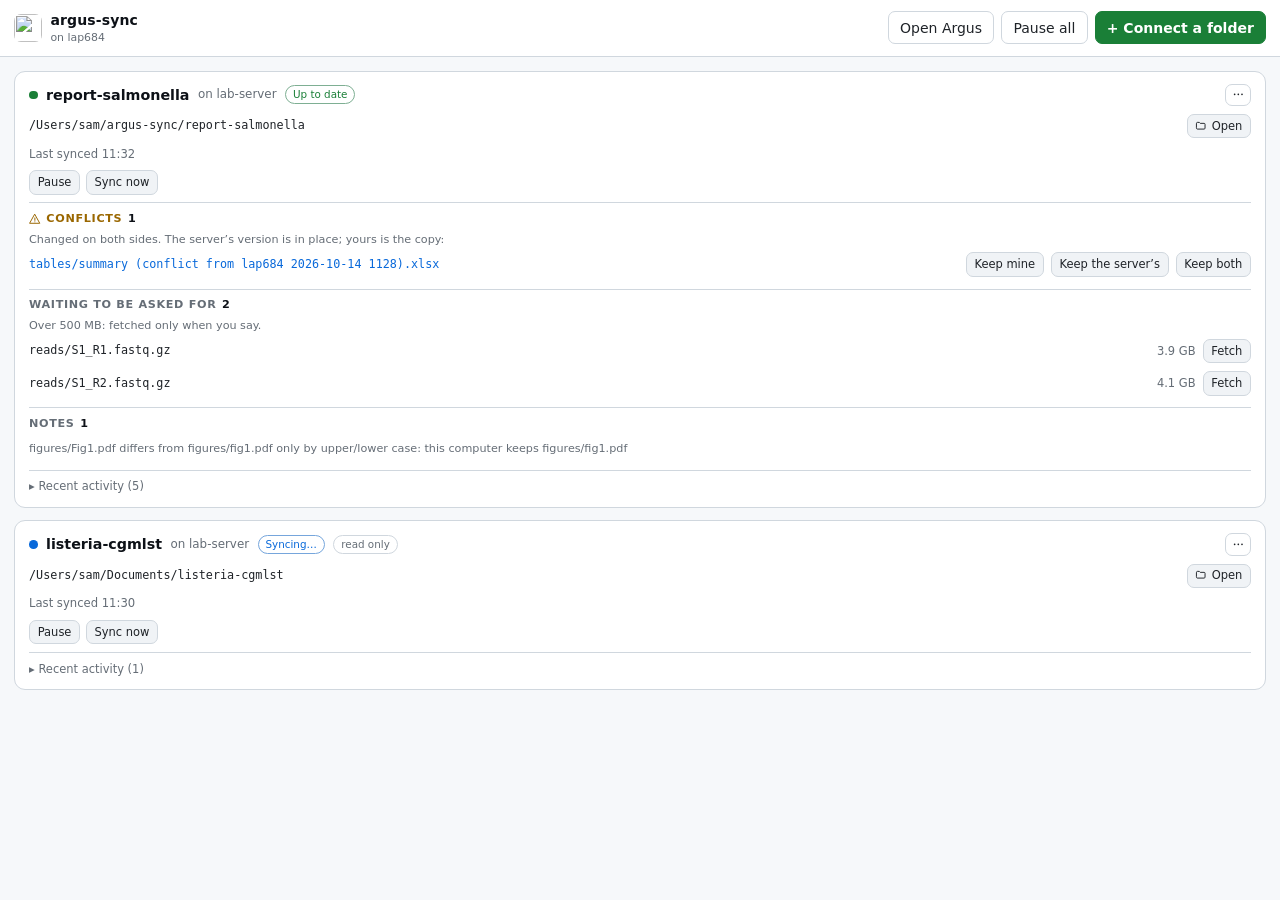
==== app/ui/index.html @ 71ab885e "argus-sync 0.1.3: Argus in a window of its own, agents' bells as system notifications, updates insta" ====
<!doctype html>
<html lang="en">
<head>
<meta charset="utf-8">
<meta name="viewport" content="width=device-width, initial-scale=1">
<title>argus-sync</title>
<link rel="icon" href="logo.png">
<link rel="stylesheet" href="style.css">
</head>
<body>
<header class="bar">
  <div class="brand">
    <img src="logo.png" alt="" width="28" height="28">
    <div>
      <div class="title">argus-sync</div>
      <div class="sub" id="computer"></div>
    </div>
  </div>
  <div class="baracts">
    <button id="argus" class="ghost" type="button"></button>
    <button id="pauseall" class="ghost" type="button"></button>
    <button id="add" class="primary" type="button"></button>
  </div>
</header>
<main id="main"></main>
<div id="sheet" class="veil" hidden></div>
<div id="toast" class="toast" hidden></div>
<script type="module" src="app.js"></script>
</body>
</html>
---- app/ui/style.css ----
:root {
  --bg: #0d1117; --panel: #161b22; --raise: #1c2330; --line: #30363d; --text: #c9d1d9; --dim: #8b949e;
  --bright: #f0f6fc; --accent: #3fb950; --on-accent: #0d1117; --warn: #d29922; --bad: #f85149; --info: #58a6ff;
  color-scheme: dark;
  font: 14px/1.45 -apple-system, BlinkMacSystemFont, "Segoe UI", system-ui, Ubuntu, Cantarell, sans-serif;
}
@media (prefers-color-scheme: light) {
  :root {
    --bg: #f6f8fa; --panel: #ffffff; --raise: #f0f3f6; --line: #d0d7de; --text: #1f2328; --dim: #656d76;
    --bright: #0d1117; --accent: #1a7f37; --on-accent: #ffffff; --warn: #9a6700; --bad: #cf222e; --info: #0969da;
    color-scheme: light;
  }
}
* { box-sizing: border-box; }
[hidden] { display: none !important; }
html, body { margin: 0; height: 100%; }
body { background: var(--bg); color: var(--text); display: flex; flex-direction: column; -webkit-user-select: none; user-select: none; }
button { font: inherit; cursor: pointer; border-radius: 7px; border: 1px solid var(--line); background: var(--raise); color: var(--text); padding: .38rem .8rem; }
button:hover { border-color: var(--dim); color: var(--bright); }
button:focus-visible, input:focus-visible { outline: 2px solid var(--info); outline-offset: 1px; }
button.primary { background: var(--accent); border-color: var(--accent); color: var(--on-accent); font-weight: 600; }
button.primary:hover { filter: brightness(1.08); color: var(--on-accent); }
button.ghost { background: transparent; }
button.small { padding: .2rem .55rem; font-size: .82rem; }
button.danger { color: var(--bad); }
button:disabled { opacity: .5; cursor: default; }
input[type=text], input[type=number] {
  font: inherit; width: 100%; padding: .45rem .6rem; border-radius: 7px; border: 1px solid var(--line);
  background: var(--bg); color: var(--text); -webkit-user-select: text; user-select: text;
}
.mono { font-family: ui-monospace, SFMono-Regular, Menlo, Consolas, monospace; font-size: .84rem; }

.bar { display: flex; align-items: center; justify-content: space-between; gap: 1rem; padding: .7rem 1rem;
  border-bottom: 1px solid var(--line); background: var(--panel); flex-wrap: wrap; }
.brand { display: flex; align-items: center; gap: .6rem; }
.brand img { border-radius: 7px; }
.title { font-weight: 700; color: var(--bright); letter-spacing: .01em; }
.sub { font-size: .78rem; color: var(--dim); }
.baracts { display: flex; gap: .5rem; }

main { flex: 1; overflow: auto; padding: 1rem; display: grid; gap: .9rem; align-content: start; }

.empty { max-width: 34rem; margin: 2.5rem auto; text-align: center; }
.empty h1 { font-size: 1.25rem; color: var(--bright); margin: 0 0 .4rem; }
.empty p { color: var(--dim); margin: .3rem 0; }
.empty ol { text-align: left; color: var(--text); margin: 1.2rem auto; padding-left: 1.3rem; max-width: 28rem; }
.empty ol li { margin: .45rem 0; }
.pasterow { display: flex; gap: .5rem; margin-top: 1rem; }

.card { background: var(--panel); border: 1px solid var(--line); border-radius: 11px; padding: .85rem 1rem; display: grid; gap: .55rem; }
.cardhead { display: flex; align-items: center; gap: .6rem; flex-wrap: wrap; }
.dot { width: .62rem; height: .62rem; border-radius: 50%; background: var(--dim); flex: none; }
.dot.idle { background: var(--accent); }
.dot.syncing { background: var(--info); animation: pulse 1.1s ease-in-out infinite; }
.dot.offline, .dot.refused { background: var(--bad); }
.dot.paused { background: var(--warn); }
@keyframes pulse { 50% { opacity: .35; } }
@media (prefers-reduced-motion: reduce) { .dot.syncing { animation: none; } }
.name { font-weight: 650; color: var(--bright); font-size: 1.02rem; }
.server { color: var(--dim); font-size: .85rem; }
.chip { font-size: .74rem; padding: .08rem .5rem; border-radius: 999px; border: 1px solid var(--line); color: var(--dim); white-space: nowrap; }
.chip.ok { color: var(--accent); border-color: color-mix(in srgb, var(--accent) 45%, var(--line)); }
.chip.busy { color: var(--info); border-color: color-mix(in srgb, var(--info) 45%, var(--line)); }
.chip.bad { color: var(--bad); border-color: color-mix(in srgb, var(--bad) 45%, var(--line)); }
.chip.warn { color: var(--warn); border-color: color-mix(in srgb, var(--warn) 45%, var(--line)); }
.spacer { flex: 1; }
.where { display: flex; align-items: center; gap: .5rem; min-width: 0; }
.where .path { flex: 1; min-width: 0; overflow: hidden; text-overflow: ellipsis; white-space: nowrap; direction: rtl; text-align: left; color: var(--text); }
.where .path bdi { direction: ltr; }
.line { color: var(--dim); font-size: .83rem; }
.line.bad { color: var(--bad); }
.acts { display: flex; gap: .4rem; flex-wrap: wrap; }

.sect { border-top: 1px solid var(--line); padding-top: .55rem; }
.sect h3 { margin: 0 0 .35rem; font-size: .8rem; text-transform: uppercase; letter-spacing: .06em; color: var(--dim); display: flex; gap: .4rem; align-items: center; }
.sect h3 .n { color: var(--bright); }
.sect.alert h3 { color: var(--warn); }
.item { display: flex; align-items: center; gap: .5rem; padding: .3rem 0; flex-wrap: wrap; }
.item .what { flex: 1; min-width: 12rem; overflow-wrap: anywhere; }
.item .size { color: var(--dim); font-size: .82rem; font-variant-numeric: tabular-nums; }
.act { display: grid; grid-template-columns: 1.2rem 1fr auto; gap: .5rem; align-items: baseline; font-size: .84rem; padding: .12rem 0; }
.act .k { text-align: center; color: var(--dim); }
.act .k.down { color: var(--info); } .act .k.up { color: var(--accent); } .act .k.conflict { color: var(--warn); }
.act .p { overflow: hidden; text-overflow: ellipsis; white-space: nowrap; }
.act .t { color: var(--dim); font-variant-numeric: tabular-nums; font-size: .78rem; }
details > summary { cursor: pointer; color: var(--dim); font-size: .82rem; list-style: none; }
details > summary::before { content: "▸ "; }
details[open] > summary::before { content: "▾ "; }

.veil { position: fixed; inset: 0; background: rgb(1 4 9 / .55); display: grid; place-items: center; padding: 1rem; z-index: 10; }
.box { width: min(32rem, 100%); background: var(--panel); border: 1px solid var(--line); border-radius: 12px; padding: 1.1rem 1.2rem; display: grid; gap: .8rem;
  box-shadow: 0 12px 40px rgb(0 0 0 / .35); max-height: 100%; overflow: auto; }
.box h2 { margin: 0; font-size: 1.08rem; color: var(--bright); }
.box label { display: grid; gap: .3rem; font-size: .84rem; color: var(--dim); }
.box .row { display: flex; gap: .5rem; }
.box .row input { flex: 1; }
.box .foot { display: flex; justify-content: flex-end; gap: .5rem; margin-top: .2rem; }
.found { display: flex; gap: .6rem; align-items: center; padding: .6rem .7rem; border-radius: 9px; background: var(--raise); border: 1px solid var(--line); }
.found b { color: var(--bright); }
.err { color: var(--bad); font-size: .84rem; margin: 0; }
.hint { color: var(--dim); font-size: .8rem; margin: 0; }

.menu { position: fixed; z-index: 20; min-width: 13rem; background: var(--panel); border: 1px solid var(--line); border-radius: 9px; padding: .3rem;
  box-shadow: 0 10px 30px rgb(0 0 0 / .35); display: grid; }
.menu button { border: 0; background: none; text-align: left; padding: .45rem .6rem; border-radius: 6px; }
.menu button:hover { background: var(--raise); }

.toast { position: fixed; bottom: 1rem; left: 50%; transform: translateX(-50%); background: var(--bright); color: var(--bg); padding: .5rem .9rem;
  border-radius: 8px; font-size: .86rem; z-index: 30; max-width: calc(100% - 2rem); }

.ico { width: 1em; height: 1em; fill: none; stroke: currentColor; stroke-width: 2; stroke-linecap: round; stroke-linejoin: round; vertical-align: -.14em; flex: none; }
button .ico { margin-right: .35rem; }
button.iconbtn .ico { margin: 0; width: 1.1em; height: 1.1em; }
button.iconbtn { padding: .25rem .4rem; line-height: 1; }
.ico.more { stroke-width: 3.2; }
.sect h3 .ico { width: 1.05em; height: 1.05em; }
a.link { color: var(--info); text-decoration: none; }
a.link:hover { text-decoration: underline; }

/* This computer, connected to Argus: what it lends, one switch each (off until turned on). */
.card.machine { border-color: color-mix(in srgb, var(--info) 35%, var(--line)); }
.card.machine .cardhead > .ico { width: 18px; height: 18px; color: var(--dim); }
.switches { display: grid; gap: .1rem; }
.switch { display: grid; grid-template-columns: auto 18px minmax(0, 1fr); align-items: center; gap: .6rem; padding: .45rem .2rem; cursor: pointer; border-radius: 8px; position: relative; }
.switch:hover { background: var(--raise); }
.switch input { position: absolute; opacity: 0; width: 1px; height: 1px; }
.switch .knob { width: 34px; height: 20px; border-radius: 999px; background: var(--line); position: relative; transition: background .15s; }
.switch .knob::after { content: ""; position: absolute; top: 3px; left: 3px; width: 14px; height: 14px; border-radius: 50%; background: var(--bright); transition: transform .15s; }
.switch input:checked + .knob { background: var(--accent); }
.switch input:checked + .knob::after { transform: translateX(14px); background: var(--on-accent); }
.switch input:focus-visible + .knob { outline: 2px solid var(--info); outline-offset: 2px; }
.switch > .ico { width: 18px; height: 18px; color: var(--dim); }
.switch input:checked ~ .ico { color: var(--accent); }
.switch .sw { display: grid; min-width: 0; }
.switch .sw b { color: var(--bright); font-weight: 600; }
.switch .sw .hint { font-size: .8rem; }
@media (prefers-reduced-motion: reduce) { .switch .knob, .switch .knob::after { transition: none; } }

/* A newer version, ready: one line over everything, one press. */
.updatebar { display: flex; align-items: center; justify-content: space-between; flex-wrap: wrap; gap: .5rem 1rem;
  padding: .7rem 1rem; border-radius: 11px; border: 1px solid color-mix(in srgb, var(--accent) 45%, var(--line));
  background: color-mix(in srgb, var(--accent) 10%, var(--panel)); }
.updatebar b { color: var(--bright); }
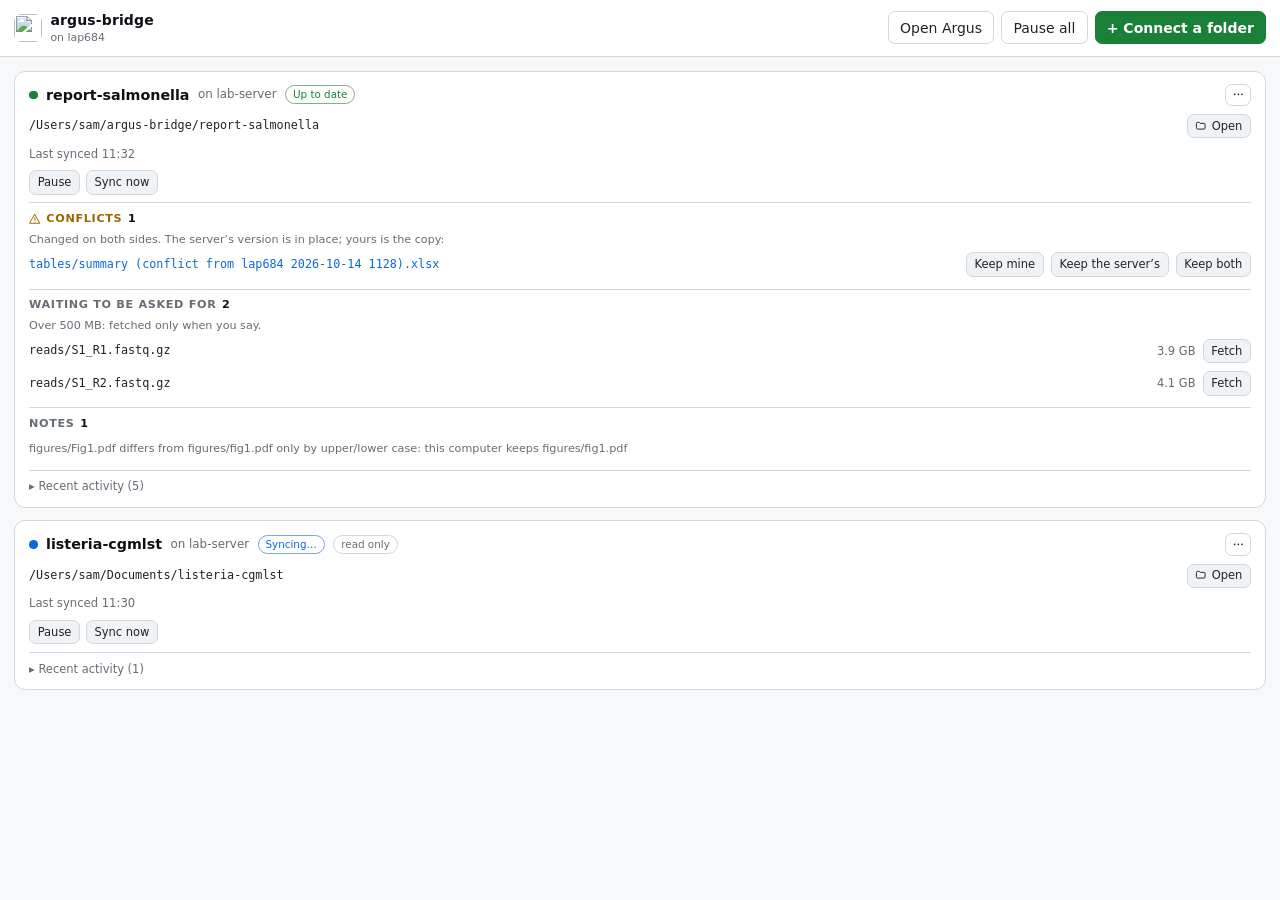
==== commit a03079ff: "argus-bridge 0.1.5: argus-sync is argus-bridge — the same app, a name for what it has become Updates" ====
--- a/app/ui/index.html
+++ b/app/ui/index.html
@@ -3,7 +3,7 @@
 <head>
 <meta charset="utf-8">
 <meta name="viewport" content="width=device-width, initial-scale=1">
-<title>argus-sync</title>
+<title>argus-bridge</title>
 <link rel="icon" href="logo.png">
 <link rel="stylesheet" href="style.css">
 </head>
@@ -12,7 +12,7 @@
   <div class="brand">
     <img src="logo.png" alt="" width="28" height="28">
     <div>
-      <div class="title">argus-sync</div>
+      <div class="title">argus-bridge</div>
       <div class="sub" id="computer"></div>
     </div>
   </div>
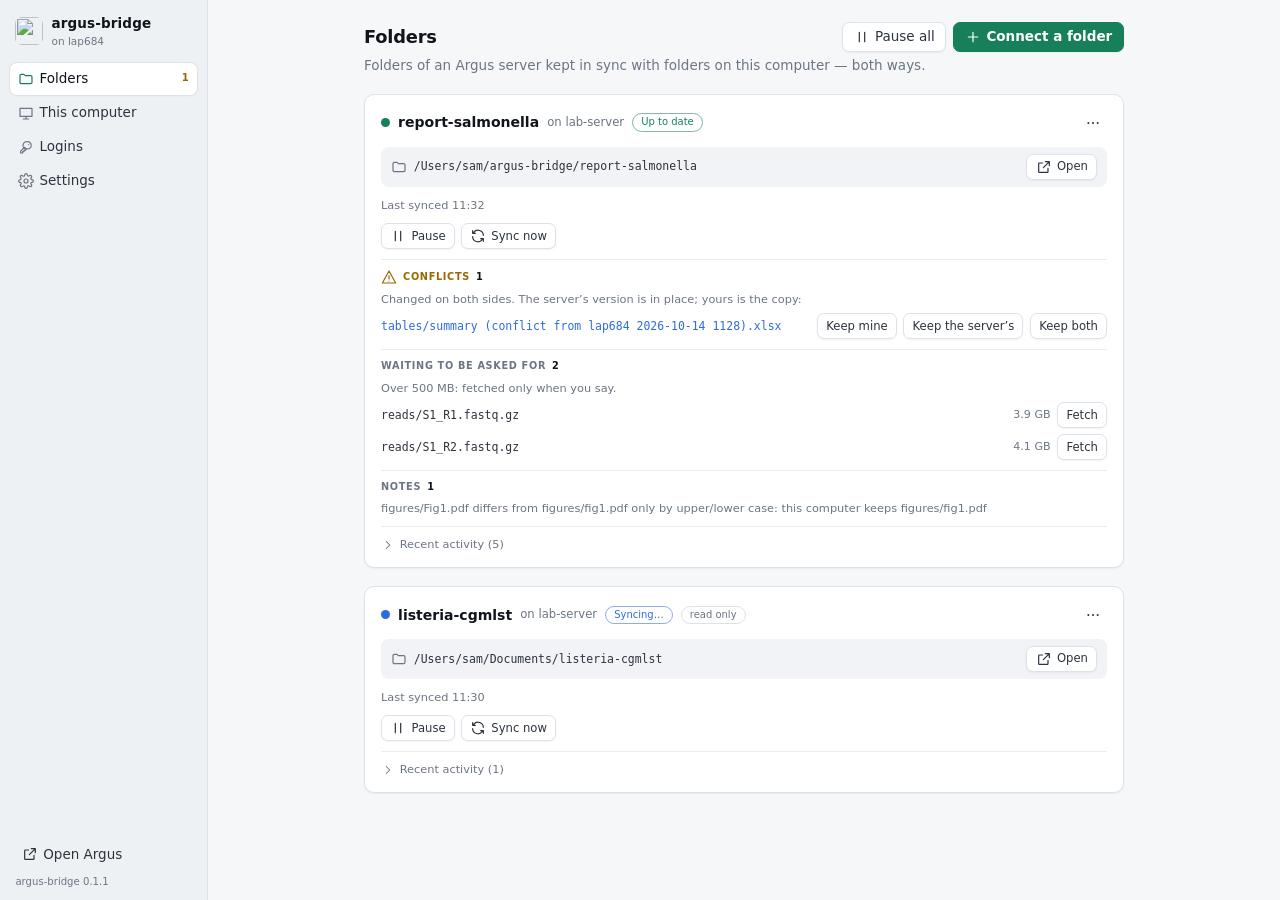
==== commit f92725bb: "0.1.16: the window redesigned — four pages, settings in grouped panels, Argus's colours It was one l" ====
--- a/app/ui/index.html
+++ b/app/ui/index.html
@@ -8,7 +8,7 @@
 <link rel="stylesheet" href="style.css">
 </head>
 <body>
-<header class="bar">
+<aside class="side">
   <div class="brand">
     <img src="logo.png" alt="" width="28" height="28">
     <div>
@@ -16,12 +16,12 @@
       <div class="sub" id="computer"></div>
     </div>
   </div>
-  <div class="baracts">
+  <nav class="nav" id="nav" aria-label="Pages"></nav>
+  <div class="sidefoot">
     <button id="argus" class="ghost" type="button"></button>
-    <button id="pauseall" class="ghost" type="button"></button>
-    <button id="add" class="primary" type="button"></button>
+    <div class="version" id="version"></div>
   </div>
-</header>
+</aside>
 <main id="main"></main>
 <div id="sheet" class="veil" hidden></div>
 <div id="toast" class="toast" hidden></div>
--- a/app/ui/style.css
+++ b/app/ui/style.css
@@ -1,143 +1,239 @@
+/* argus-bridge's window: Argus's own colours, so the two read as one family; a sidebar of four pages;
+ * settings in grouped panels, each row a label on the left and its control on the right. */
 :root {
-  --bg: #0d1117; --panel: #161b22; --raise: #1c2330; --line: #30363d; --text: #c9d1d9; --dim: #8b949e;
-  --bright: #f0f6fc; --accent: #3fb950; --on-accent: #0d1117; --warn: #d29922; --bad: #f85149; --info: #58a6ff;
-  color-scheme: dark;
-  font: 14px/1.45 -apple-system, BlinkMacSystemFont, "Segoe UI", system-ui, Ubuntu, Cantarell, sans-serif;
-}
-@media (prefers-color-scheme: light) {
+  --bg: #f6f7f9; --side: #eef1f4; --panel: #ffffff; --raise: #f1f3f6; --line: #dde2ea; --soft: #e9edf2;
+  --text: #2c333d; --dim: #6c7583; --bright: #10141b;
+  --accent: #17805a; --on-accent: #ffffff; --accent-soft: #e2f3ea;
+  --warn: #9a6700; --warn-soft: #fbf1d9; --bad: #c0362c; --bad-soft: #fbe6e3; --info: #2d6cdf;
+  --radius: 10px; --shadow: 0 1px 2px rgb(16 20 27 / .05);
+  color-scheme: light;
+  font: 13.5px/1.45 -apple-system, BlinkMacSystemFont, "Segoe UI Variable Text", "Segoe UI", system-ui, Ubuntu, Cantarell, sans-serif;
+}
+@media (prefers-color-scheme: dark) {
   :root {
-    --bg: #f6f8fa; --panel: #ffffff; --raise: #f0f3f6; --line: #d0d7de; --text: #1f2328; --dim: #656d76;
-    --bright: #0d1117; --accent: #1a7f37; --on-accent: #ffffff; --warn: #9a6700; --bad: #cf222e; --info: #0969da;
-    color-scheme: light;
+    --bg: #0b0e14; --side: #0e1219; --panel: #121722; --raise: #182030; --line: #232b38; --soft: #1b2230;
+    --text: #c5cad3; --dim: #7c8596; --bright: #e8ebf1;
+    --accent: #8fd6a0; --on-accent: #0b0e14; --accent-soft: #15281e;
+    --warn: #e2b04a; --warn-soft: #2a2213; --bad: #ef7d73; --bad-soft: #2c1716; --info: #7aa7ff;
+    --shadow: none;
+    color-scheme: dark;
   }
 }
 * { box-sizing: border-box; }
 [hidden] { display: none !important; }
 html, body { margin: 0; height: 100%; }
-body { background: var(--bg); color: var(--text); display: flex; flex-direction: column; -webkit-user-select: none; user-select: none; }
-button { font: inherit; cursor: pointer; border-radius: 7px; border: 1px solid var(--line); background: var(--raise); color: var(--text); padding: .38rem .8rem; }
-button:hover { border-color: var(--dim); color: var(--bright); }
-button:focus-visible, input:focus-visible { outline: 2px solid var(--info); outline-offset: 1px; }
+body { background: var(--bg); color: var(--text); display: grid; grid-template-columns: 208px minmax(0, 1fr); -webkit-user-select: none; user-select: none; }
+
+/* ---------------------------------------------------------------- controls */
+button { font: inherit; cursor: pointer; border-radius: 7px; border: 1px solid var(--line); background: var(--panel); color: var(--text);
+  height: 30px; padding: 0 .8rem; display: inline-flex; align-items: center; gap: .4rem; white-space: nowrap; box-shadow: var(--shadow); }
+button:hover { border-color: color-mix(in srgb, var(--dim) 55%, var(--line)); color: var(--bright); }
+button:focus-visible, input:focus-visible, select:focus-visible, summary:focus-visible { outline: 2px solid var(--info); outline-offset: 1px; }
 button.primary { background: var(--accent); border-color: var(--accent); color: var(--on-accent); font-weight: 600; }
-button.primary:hover { filter: brightness(1.08); color: var(--on-accent); }
-button.ghost { background: transparent; }
-button.small { padding: .2rem .55rem; font-size: .82rem; }
+button.primary:hover { filter: brightness(1.06); color: var(--on-accent); }
+button.ghost { background: transparent; border-color: transparent; box-shadow: none; }
+button.ghost:hover { background: var(--raise); border-color: transparent; }
+button.small { height: 26px; padding: 0 .6rem; font-size: .86rem; }
 button.danger { color: var(--bad); }
+button.danger.solid { background: var(--bad); border-color: var(--bad); color: #fff; }
 button:disabled { opacity: .5; cursor: default; }
-input[type=text], input[type=number] {
-  font: inherit; width: 100%; padding: .45rem .6rem; border-radius: 7px; border: 1px solid var(--line);
-  background: var(--bg); color: var(--text); -webkit-user-select: text; user-select: text;
-}
-.mono { font-family: ui-monospace, SFMono-Regular, Menlo, Consolas, monospace; font-size: .84rem; }
-
-.bar { display: flex; align-items: center; justify-content: space-between; gap: 1rem; padding: .7rem 1rem;
-  border-bottom: 1px solid var(--line); background: var(--panel); flex-wrap: wrap; }
-.brand { display: flex; align-items: center; gap: .6rem; }
+button.iconbtn { width: 28px; height: 28px; padding: 0; justify-content: center; }
+input[type=text], input[type=number], input[type=password], select {
+  font: inherit; height: 30px; padding: 0 .6rem; border-radius: 7px; border: 1px solid var(--line);
+  background: var(--panel); color: var(--bright); -webkit-user-select: text; user-select: text; min-width: 0;
+}
+input[type=text], input[type=password], input[type=number] { width: 100%; }
+input::placeholder { color: color-mix(in srgb, var(--dim) 75%, transparent); }
+.mono { font-family: ui-monospace, SFMono-Regular, Menlo, Consolas, monospace; font-size: .85em; }
+.ico { width: 16px; height: 16px; fill: none; stroke: currentColor; stroke-width: 1.8; stroke-linecap: round; stroke-linejoin: round; flex: none; }
+.ico.more { stroke-width: 3; }
+
+/* A switch: a real checkbox (keyboard, screen readers, the tests) under a drawn knob. */
+.toggle { position: relative; display: inline-flex; flex: none; cursor: pointer; }
+.toggle input { position: absolute; inset: 0; opacity: 0; margin: 0; cursor: pointer; }
+.toggle .knob { width: 34px; height: 20px; border-radius: 999px; background: color-mix(in srgb, var(--dim) 45%, var(--line)); position: relative; transition: background .15s; }
+.toggle .knob::after { content: ""; position: absolute; top: 2px; left: 2px; width: 16px; height: 16px; border-radius: 50%; background: #fff;
+  box-shadow: 0 1px 2px rgb(0 0 0 / .25); transition: transform .15s; }
+.toggle input:checked + .knob { background: var(--accent); }
+.toggle input:checked + .knob::after { transform: translateX(14px); }
+.toggle input:focus-visible + .knob { outline: 2px solid var(--info); outline-offset: 2px; }
+.toggle input:disabled + .knob { opacity: .45; }
+@media (prefers-reduced-motion: reduce) { .toggle .knob, .toggle .knob::after { transition: none; } }
+
+/* ---------------------------------------------------------------- the sidebar */
+.side { background: var(--side); border-right: 1px solid var(--line); display: flex; flex-direction: column; min-height: 0; padding: 14px 10px 10px; gap: 14px; }
+.brand { display: flex; align-items: center; gap: .6rem; padding: 0 .4rem; }
 .brand img { border-radius: 7px; }
 .title { font-weight: 700; color: var(--bright); letter-spacing: .01em; }
 .sub { font-size: .78rem; color: var(--dim); }
-.baracts { display: flex; gap: .5rem; }
-
-main { flex: 1; overflow: auto; padding: 1rem; display: grid; gap: .9rem; align-content: start; }
-
-.empty { max-width: 34rem; margin: 2.5rem auto; text-align: center; }
-.empty h1 { font-size: 1.25rem; color: var(--bright); margin: 0 0 .4rem; }
-.empty p { color: var(--dim); margin: .3rem 0; }
-.empty ol { text-align: left; color: var(--text); margin: 1.2rem auto; padding-left: 1.3rem; max-width: 28rem; }
-.empty ol li { margin: .45rem 0; }
-.pasterow { display: flex; gap: .5rem; margin-top: 1rem; }
-
-.card { background: var(--panel); border: 1px solid var(--line); border-radius: 11px; padding: .85rem 1rem; display: grid; gap: .55rem; }
+.nav { display: grid; gap: 2px; }
+.nav button { height: 32px; border: 0; background: transparent; box-shadow: none; justify-content: flex-start; padding: 0 .6rem; color: var(--text); font-weight: 500; }
+.nav button .ico { color: var(--dim); }
+.nav button:hover { background: color-mix(in srgb, var(--raise) 80%, transparent); color: var(--bright); }
+.nav button.on { background: var(--panel); color: var(--bright); box-shadow: 0 0 0 1px var(--line), var(--shadow); }
+.nav button.on .ico { color: var(--accent); }
+.nav .count { margin-left: auto; font-size: .75rem; color: var(--dim); font-variant-numeric: tabular-nums; }
+.nav .count.warn { color: var(--warn); font-weight: 600; }
+.nav .pip { margin-left: auto; width: 8px; height: 8px; border-radius: 50%; background: var(--dim); }
+.nav .pip.ok { background: var(--accent); } .nav .pip.busy { background: var(--info); } .nav .pip.bad { background: var(--bad); } .nav .pip.warn { background: var(--warn); }
+.sidefoot { margin-top: auto; display: grid; gap: 6px; }
+.sidefoot button { justify-content: flex-start; }
+.sidefoot .version { font-size: .75rem; color: var(--dim); padding: 0 .4rem; }
+
+/* ---------------------------------------------------------------- the page */
+main { overflow: auto; min-height: 0; padding: 22px 26px 40px; }
+.page { max-width: 760px; margin: 0 auto; display: grid; gap: 18px; }
+.pagehead { display: grid; grid-template-columns: minmax(0, 1fr) auto; align-items: center; gap: 4px 1rem; }
+.pagehead h1 { grid-column: 1; margin: 0; font-size: 1.32rem; font-weight: 650; color: var(--bright); letter-spacing: -.01em; display: flex; align-items: center; gap: .55rem; flex-wrap: wrap; }
+.pagehead .acts { grid-column: 2; display: flex; gap: .5rem; flex-wrap: wrap; justify-content: flex-end; }
+.pagehead .lede { grid-column: 1 / -1; margin: 0; color: var(--dim); max-width: 46rem; }
+@media (max-width: 520px) { .pagehead { grid-template-columns: 1fr; } .pagehead .acts { grid-column: 1; justify-content: flex-start; } }
+
+/* A group: a caption, then a panel of rows. */
+.group { display: grid; gap: 6px; }
+.groupcap { font-size: .72rem; font-weight: 600; letter-spacing: .07em; text-transform: uppercase; color: var(--dim); padding: 0 .3rem; display: flex; gap: .5rem; align-items: center; }
+.groupcap .n { color: var(--bright); }
+.panel { background: var(--panel); border: 1px solid var(--line); border-radius: var(--radius); box-shadow: var(--shadow); overflow: hidden; }
+.row { display: flex; align-items: center; gap: .9rem; padding: 11px 14px; min-height: 52px; }
+.row + .row { border-top: 1px solid var(--soft); }
+.row > .ico.lead { color: var(--dim); width: 18px; height: 18px; }
+.row.on > .ico.lead { color: var(--accent); }
+.row .label { flex: 1; min-width: 0; display: grid; gap: 1px; }
+.row .label b { color: var(--bright); font-weight: 600; }
+.row .label .hint { font-size: .84rem; }
+.row .control { display: flex; align-items: center; gap: .5rem; flex: none; }
+.row.stack { flex-direction: column; align-items: stretch; gap: .5rem; }
+.row.stack .control { width: 100%; }
+.row.stack .control input[type=text] { flex: 1; }
+.groupnote { color: var(--dim); font-size: .82rem; padding: 0 .3rem; margin: 0; }
+.hint { color: var(--dim); font-size: .84rem; margin: 0; }
+.err { color: var(--bad); font-size: .86rem; margin: 0; }
+
+.pill { font-size: .74rem; font-weight: 600; padding: 2px 9px; border-radius: 999px; background: var(--raise); color: var(--dim); white-space: nowrap; letter-spacing: .01em; }
+.pill.ok { background: var(--accent-soft); color: var(--accent); }
+.pill.busy { background: color-mix(in srgb, var(--info) 14%, var(--panel)); color: var(--info); }
+.pill.bad { background: var(--bad-soft); color: var(--bad); }
+.pill.warn { background: var(--warn-soft); color: var(--warn); }
+.chip { font-size: .74rem; padding: 1px 8px; border-radius: 999px; border: 1px solid var(--line); color: var(--dim); white-space: nowrap; display: inline-flex; align-items: center; gap: .3rem; }
+.chip.ok { color: var(--accent); border-color: color-mix(in srgb, var(--accent) 45%, var(--line)); }
+.chip.busy { color: var(--info); border-color: color-mix(in srgb, var(--info) 45%, var(--line)); }
+.chip.bad { color: var(--bad); border-color: color-mix(in srgb, var(--bad) 45%, var(--line)); }
+.chip.warn { color: var(--warn); border-color: color-mix(in srgb, var(--warn) 45%, var(--line)); }
+.chip button { height: 18px; width: 18px; padding: 0; border: 0; background: none; box-shadow: none; justify-content: center; color: var(--dim); }
+.chip button:hover { color: var(--bad); background: none; }
+
+/* A callout: something to act on, said once, in the voice of its colour. */
+.callout { display: flex; gap: .8rem; align-items: flex-start; padding: 12px 14px; border-radius: var(--radius); border: 1px solid color-mix(in srgb, var(--warn) 40%, var(--line)); background: var(--warn-soft); }
+.callout > .ico { color: var(--warn); width: 18px; height: 18px; margin-top: 1px; }
+.callout .body { flex: 1; display: grid; gap: .45rem; }
+.callout b { color: var(--bright); }
+.callout .acts { display: flex; gap: .6rem; align-items: center; flex-wrap: wrap; }
+.callout.ok { border-color: color-mix(in srgb, var(--accent) 40%, var(--line)); background: var(--accent-soft); }
+.callout.ok > .ico { color: var(--accent); }
+
+/* ---------------------------------------------------------------- folders */
+.card { background: var(--panel); border: 1px solid var(--line); border-radius: var(--radius); box-shadow: var(--shadow); padding: 14px 16px; display: grid; gap: 10px; }
 .cardhead { display: flex; align-items: center; gap: .6rem; flex-wrap: wrap; }
-.dot { width: .62rem; height: .62rem; border-radius: 50%; background: var(--dim); flex: none; }
+.dot { width: 9px; height: 9px; border-radius: 50%; background: var(--dim); flex: none; }
 .dot.idle { background: var(--accent); }
 .dot.syncing { background: var(--info); animation: pulse 1.1s ease-in-out infinite; }
 .dot.offline, .dot.refused { background: var(--bad); }
 .dot.paused { background: var(--warn); }
 @keyframes pulse { 50% { opacity: .35; } }
 @media (prefers-reduced-motion: reduce) { .dot.syncing { animation: none; } }
-.name { font-weight: 650; color: var(--bright); font-size: 1.02rem; }
-.server { color: var(--dim); font-size: .85rem; }
-.chip { font-size: .74rem; padding: .08rem .5rem; border-radius: 999px; border: 1px solid var(--line); color: var(--dim); white-space: nowrap; }
-.chip.ok { color: var(--accent); border-color: color-mix(in srgb, var(--accent) 45%, var(--line)); }
-.chip.busy { color: var(--info); border-color: color-mix(in srgb, var(--info) 45%, var(--line)); }
-.chip.bad { color: var(--bad); border-color: color-mix(in srgb, var(--bad) 45%, var(--line)); }
-.chip.warn { color: var(--warn); border-color: color-mix(in srgb, var(--warn) 45%, var(--line)); }
+.name { font-weight: 650; color: var(--bright); font-size: 1.04rem; }
+.server { color: var(--dim); font-size: .86rem; }
 .spacer { flex: 1; }
-.where { display: flex; align-items: center; gap: .5rem; min-width: 0; }
+.where { display: flex; align-items: center; gap: .5rem; min-width: 0; padding: 7px 10px; border-radius: 8px; background: var(--raise); }
+.where > .ico { color: var(--dim); }
 .where .path { flex: 1; min-width: 0; overflow: hidden; text-overflow: ellipsis; white-space: nowrap; direction: rtl; text-align: left; color: var(--text); }
 .where .path bdi { direction: ltr; }
-.line { color: var(--dim); font-size: .83rem; }
+.line { color: var(--dim); font-size: .84rem; }
 .line.bad { color: var(--bad); }
-.acts { display: flex; gap: .4rem; flex-wrap: wrap; }
-
-.sect { border-top: 1px solid var(--line); padding-top: .55rem; }
-.sect h3 { margin: 0 0 .35rem; font-size: .8rem; text-transform: uppercase; letter-spacing: .06em; color: var(--dim); display: flex; gap: .4rem; align-items: center; }
+.acts { display: flex; gap: .45rem; flex-wrap: wrap; align-items: center; }
+.sect { border-top: 1px solid var(--soft); padding-top: 9px; display: grid; gap: 6px; }
+.sect h3 { margin: 0; font-size: .72rem; font-weight: 600; text-transform: uppercase; letter-spacing: .07em; color: var(--dim); display: flex; gap: .45rem; align-items: center; }
 .sect h3 .n { color: var(--bright); }
 .sect.alert h3 { color: var(--warn); }
-.item { display: flex; align-items: center; gap: .5rem; padding: .3rem 0; flex-wrap: wrap; }
+.item { display: flex; align-items: center; gap: .5rem; flex-wrap: wrap; }
 .item .what { flex: 1; min-width: 12rem; overflow-wrap: anywhere; }
 .item .size { color: var(--dim); font-size: .82rem; font-variant-numeric: tabular-nums; }
-.act { display: grid; grid-template-columns: 1.2rem 1fr auto; gap: .5rem; align-items: baseline; font-size: .84rem; padding: .12rem 0; }
-.act .k { text-align: center; color: var(--dim); }
+.act { display: grid; grid-template-columns: 18px 1fr auto; gap: .5rem; align-items: center; font-size: .85rem; padding: 3px 0; }
+.act .k { display: grid; place-items: center; color: var(--dim); }
+.act .k .ico { width: 14px; height: 14px; }
 .act .k.down { color: var(--info); } .act .k.up { color: var(--accent); } .act .k.conflict { color: var(--warn); }
 .act .p { overflow: hidden; text-overflow: ellipsis; white-space: nowrap; }
 .act .t { color: var(--dim); font-variant-numeric: tabular-nums; font-size: .78rem; }
-details > summary { cursor: pointer; color: var(--dim); font-size: .82rem; list-style: none; }
-details > summary::before { content: "▸ "; }
-details[open] > summary::before { content: "▾ "; }
-
-.veil { position: fixed; inset: 0; background: rgb(1 4 9 / .55); display: grid; place-items: center; padding: 1rem; z-index: 10; }
-.box { width: min(32rem, 100%); background: var(--panel); border: 1px solid var(--line); border-radius: 12px; padding: 1.1rem 1.2rem; display: grid; gap: .8rem;
-  box-shadow: 0 12px 40px rgb(0 0 0 / .35); max-height: 100%; overflow: auto; }
-.box h2 { margin: 0; font-size: 1.08rem; color: var(--bright); }
-.box label { display: grid; gap: .3rem; font-size: .84rem; color: var(--dim); }
-.box .row { display: flex; gap: .5rem; }
+details > summary { cursor: pointer; color: var(--dim); font-size: .84rem; list-style: none; display: flex; align-items: center; gap: .35rem; }
+details > summary::-webkit-details-marker { display: none; }
+details > summary .ico { width: 14px; height: 14px; transition: transform .15s; }
+details[open] > summary .ico.chev { transform: rotate(90deg); }
+a.link { color: var(--info); text-decoration: none; cursor: pointer; }
+a.link:hover { text-decoration: underline; }
+
+/* No folder yet: what to do, in three steps, with the link box at hand. */
+.empty { display: grid; justify-items: center; text-align: center; gap: 10px; padding: 34px 18px; border: 1px dashed var(--line); border-radius: 14px; background: color-mix(in srgb, var(--panel) 60%, transparent); }
+.empty .mark { width: 46px; height: 46px; border-radius: 12px; display: grid; place-items: center; background: var(--accent-soft); color: var(--accent); }
+.empty .mark .ico { width: 24px; height: 24px; }
+.empty h2 { margin: 2px 0 0; font-size: 1.12rem; color: var(--bright); }
+.empty p { color: var(--dim); margin: 0; max-width: 32rem; }
+.steps { list-style: none; margin: 8px 0 4px; padding: 0; display: grid; gap: 8px; text-align: left; }
+.steps li { display: flex; gap: .65rem; align-items: center; }
+.steps .num { width: 22px; height: 22px; border-radius: 50%; display: grid; place-items: center; font-size: .78rem; font-weight: 700; background: var(--raise); color: var(--bright); flex: none; }
+.steps .ico { width: 14px; height: 14px; color: var(--dim); vertical-align: -2px; }
+.pasterow { display: flex; gap: .5rem; width: min(30rem, 100%); }
+
+/* ---------------------------------------------------------------- logins */
+.login .site { color: var(--bright); font-weight: 600; overflow-wrap: anywhere; }
+.login .acct { color: var(--dim); font-size: .86rem; overflow-wrap: anywhere; }
+.badges { display: flex; gap: .3rem; flex-wrap: wrap; }
+.chips { display: flex; gap: .35rem; flex-wrap: wrap; padding: 12px 14px; }
+.favicon { width: 28px; height: 28px; border-radius: 7px; display: grid; place-items: center; font-weight: 700; font-size: .8rem; color: var(--accent); background: var(--accent-soft); flex: none; text-transform: uppercase; }
+
+/* ---------------------------------------------------------------- the update bar, sheets, menus, toasts */
+.updatebar { display: flex; align-items: center; justify-content: space-between; flex-wrap: wrap; gap: .5rem 1rem;
+  padding: 10px 14px; border-radius: var(--radius); border: 1px solid color-mix(in srgb, var(--accent) 45%, var(--line)); background: var(--accent-soft); }
+.updatebar b { color: var(--bright); }
+
+.veil { position: fixed; inset: 0; background: rgb(6 9 14 / .5); display: grid; place-items: center; padding: 1rem; z-index: 10; }
+.box { width: min(32rem, 100%); background: var(--panel); border: 1px solid var(--line); border-radius: 14px; padding: 18px 20px; display: grid; gap: 12px;
+  box-shadow: 0 18px 50px rgb(0 0 0 / .3); max-height: 100%; overflow: auto; }
+.box h2 { margin: 0; font-size: 1.1rem; color: var(--bright); }
+.box p { margin: 0; color: var(--text); }
+.box label { display: grid; gap: 5px; font-size: .84rem; color: var(--dim); font-weight: 500; }
+.box .row { padding: 0; min-height: 0; border: 0; gap: .5rem; }
 .box .row input { flex: 1; }
-.box .foot { display: flex; justify-content: flex-end; gap: .5rem; margin-top: .2rem; }
-.found { display: flex; gap: .6rem; align-items: center; padding: .6rem .7rem; border-radius: 9px; background: var(--raise); border: 1px solid var(--line); }
+.box .foot { display: flex; justify-content: flex-end; gap: .5rem; margin-top: 4px; }
+.box .switch { display: grid; grid-template-columns: auto 18px minmax(0, 1fr); align-items: center; gap: .7rem; padding: 8px 4px; cursor: pointer; border-radius: 8px; position: relative; }
+.box .switch input { position: absolute; opacity: 0; width: 1px; height: 1px; }
+.box .switch .knob { width: 34px; height: 20px; border-radius: 999px; background: color-mix(in srgb, var(--dim) 45%, var(--line)); position: relative; }
+.box .switch .knob::after { content: ""; position: absolute; top: 2px; left: 2px; width: 16px; height: 16px; border-radius: 50%; background: #fff; transition: transform .15s; }
+.box .switch input:checked + .knob { background: var(--accent); }
+.box .switch input:checked + .knob::after { transform: translateX(14px); }
+.box .switch > .ico { color: var(--dim); }
+.box .switch input:checked ~ .ico { color: var(--accent); }
+.box .switch .sw { display: grid; }
+.box .switch .sw b { color: var(--bright); }
+.found { display: flex; gap: .6rem; align-items: center; padding: 10px 12px; border-radius: 9px; background: var(--raise); border: 1px solid var(--line); }
 .found b { color: var(--bright); }
-.err { color: var(--bad); font-size: .84rem; margin: 0; }
-.hint { color: var(--dim); font-size: .8rem; margin: 0; }
-
-.menu { position: fixed; z-index: 20; min-width: 13rem; background: var(--panel); border: 1px solid var(--line); border-radius: 9px; padding: .3rem;
-  box-shadow: 0 10px 30px rgb(0 0 0 / .35); display: grid; }
-.menu button { border: 0; background: none; text-align: left; padding: .45rem .6rem; border-radius: 6px; }
+
+.menu { position: fixed; z-index: 20; min-width: 14rem; background: var(--panel); border: 1px solid var(--line); border-radius: 10px; padding: 4px;
+  box-shadow: 0 12px 34px rgb(0 0 0 / .28); display: grid; }
+.menu button { border: 0; background: none; box-shadow: none; justify-content: flex-start; height: 32px; border-radius: 6px; }
 .menu button:hover { background: var(--raise); }
 
-.toast { position: fixed; bottom: 1rem; left: 50%; transform: translateX(-50%); background: var(--bright); color: var(--bg); padding: .5rem .9rem;
-  border-radius: 8px; font-size: .86rem; z-index: 30; max-width: calc(100% - 2rem); }
-
-.ico { width: 1em; height: 1em; fill: none; stroke: currentColor; stroke-width: 2; stroke-linecap: round; stroke-linejoin: round; vertical-align: -.14em; flex: none; }
-button .ico { margin-right: .35rem; }
-button.iconbtn .ico { margin: 0; width: 1.1em; height: 1.1em; }
-button.iconbtn { padding: .25rem .4rem; line-height: 1; }
-.ico.more { stroke-width: 3.2; }
-.sect h3 .ico { width: 1.05em; height: 1.05em; }
-a.link { color: var(--info); text-decoration: none; }
-a.link:hover { text-decoration: underline; }
-
-/* This computer, connected to Argus: what it lends, one switch each (off until turned on). */
-.card.machine { border-color: color-mix(in srgb, var(--info) 35%, var(--line)); }
-.card.machine .cardhead > .ico { width: 18px; height: 18px; color: var(--dim); }
-.switches { display: grid; gap: .1rem; }
-.switch { display: grid; grid-template-columns: auto 18px minmax(0, 1fr); align-items: center; gap: .6rem; padding: .45rem .2rem; cursor: pointer; border-radius: 8px; position: relative; }
-.switch:hover { background: var(--raise); }
-.switch input { position: absolute; opacity: 0; width: 1px; height: 1px; }
-.switch .knob { width: 34px; height: 20px; border-radius: 999px; background: var(--line); position: relative; transition: background .15s; }
-.switch .knob::after { content: ""; position: absolute; top: 3px; left: 3px; width: 14px; height: 14px; border-radius: 50%; background: var(--bright); transition: transform .15s; }
-.switch input:checked + .knob { background: var(--accent); }
-.switch input:checked + .knob::after { transform: translateX(14px); background: var(--on-accent); }
-.switch input:focus-visible + .knob { outline: 2px solid var(--info); outline-offset: 2px; }
-.switch > .ico { width: 18px; height: 18px; color: var(--dim); }
-.switch input:checked ~ .ico { color: var(--accent); }
-.switch .sw { display: grid; min-width: 0; }
-.switch .sw b { color: var(--bright); font-weight: 600; }
-.switch .sw .hint { font-size: .8rem; }
-@media (prefers-reduced-motion: reduce) { .switch .knob, .switch .knob::after { transition: none; } }
-
-/* A newer version, ready: one line over everything, one press. */
-.updatebar { display: flex; align-items: center; justify-content: space-between; flex-wrap: wrap; gap: .5rem 1rem;
-  padding: .7rem 1rem; border-radius: 11px; border: 1px solid color-mix(in srgb, var(--accent) 45%, var(--line));
-  background: color-mix(in srgb, var(--accent) 10%, var(--panel)); }
-.updatebar b { color: var(--bright); }
+.toast { position: fixed; bottom: 16px; left: 50%; transform: translateX(-50%); background: var(--bright); color: var(--bg); padding: 8px 14px;
+  border-radius: 9px; font-size: .88rem; z-index: 30; max-width: calc(100% - 2rem); box-shadow: 0 8px 24px rgb(0 0 0 / .25); }
+
+/* ---------------------------------------------------------------- narrow: the pages as tabs along the top */
+@media (max-width: 640px) {
+  body { grid-template-columns: 1fr; grid-template-rows: auto minmax(0, 1fr); }
+  .side { flex-direction: row; align-items: center; padding: 8px 10px; gap: 10px; border-right: 0; border-bottom: 1px solid var(--line); overflow-x: auto; scrollbar-width: none; }
+  .side::-webkit-scrollbar { display: none; }
+  .brand > div { display: none; }
+  .nav { display: flex; gap: 4px; }
+  .nav button { height: 30px; padding: 0 .55rem; }
+  .nav .count, .nav .pip { margin-left: .2rem; }
+  .sidefoot { display: none; }
+  main { padding: 16px 16px 32px; }
+}
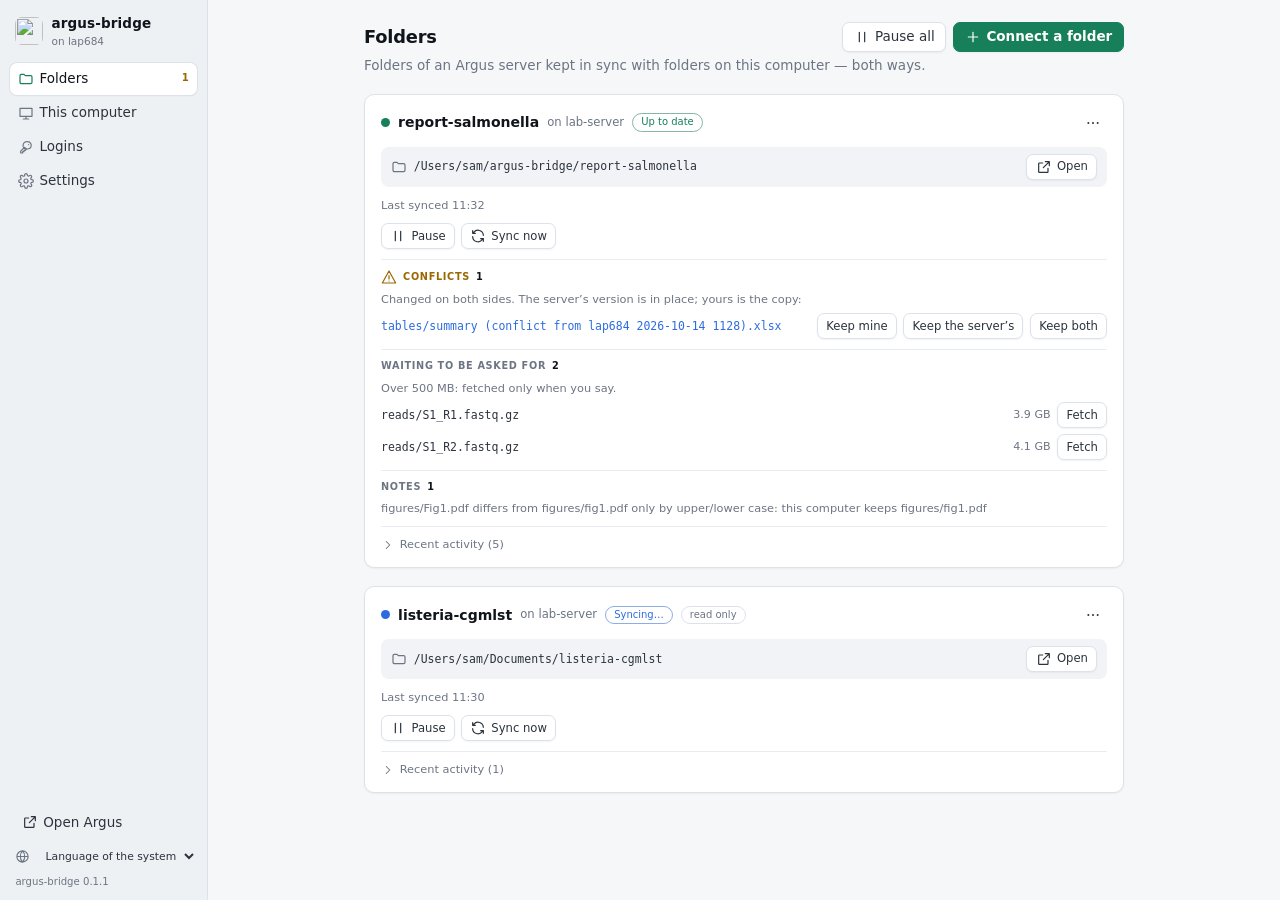
==== commit e585ff00: "The language at the foot of the sidebar, each in its own name; 0.1.33 Co-Authored-By: Claude Opus 5." ====
--- a/app/ui/index.html
+++ b/app/ui/index.html
@@ -19,7 +19,10 @@
   <nav class="nav" id="nav" aria-label="Pages"></nav>
   <div class="sidefoot">
     <button id="argus" class="ghost" type="button"></button>
-    <div class="version" id="version"></div>
+    <div class="sidelang">
+      <label class="langpick" id="langpick"><span class="ico-slot"></span><select id="langquick" aria-label="Language"></select></label>
+      <div class="version" id="version"></div>
+    </div>
   </div>
 </aside>
 <main id="main"></main>
--- a/app/ui/style.css
+++ b/app/ui/style.css
@@ -115,6 +115,10 @@
 .pill.bad { background: var(--bad-soft); color: var(--bad); }
 .pill.warn { background: var(--warn-soft); color: var(--warn); }
 .chip { font-size: .74rem; padding: 1px 8px; border-radius: 999px; border: 1px solid var(--line); color: var(--dim); white-space: nowrap; display: inline-flex; align-items: center; gap: .3rem; }
+.chip.code { cursor: pointer; background: none; font: inherit; font-size: .74rem; font-family: var(--mono, ui-monospace, monospace); }
+.chip.code svg { width: .9em; height: .9em; }
+.chip.code.on { color: var(--text); border-color: color-mix(in srgb, var(--accent) 60%, var(--line)); background: color-mix(in srgb, var(--accent) 10%, transparent); }
+.chip.code:not(.on) { font-family: inherit; border-style: dashed; }
 .chip.ok { color: var(--accent); border-color: color-mix(in srgb, var(--accent) 45%, var(--line)); }
 .chip.busy { color: var(--info); border-color: color-mix(in srgb, var(--info) 45%, var(--line)); }
 .chip.bad { color: var(--bad); border-color: color-mix(in srgb, var(--bad) 45%, var(--line)); }
@@ -237,3 +241,27 @@
   .sidefoot { display: none; }
   main { padding: 16px 16px 32px; }
 }
+
+/* An agent is using the lent browser: the accent, and a beat, so it reads as "happening now". */
+.callout.agentbusy { border-color: color-mix(in srgb, var(--accent) 55%, var(--line)); background: color-mix(in srgb, var(--accent) 9%, var(--panel, transparent)); }
+.callout.agentbusy > svg { color: var(--accent); animation: agentbeat 1.6s ease-in-out infinite; }
+@keyframes agentbeat { 50% { opacity: .45; } }
+@media (prefers-reduced-motion: reduce) { .callout.agentbusy > svg { animation: none; } }
+
+/* Several Argus (This computer): a card each — who, its state and actions over its switches. */
+.machinehead { display: flex; align-items: center; justify-content: space-between; gap: .5rem 1rem; flex-wrap: wrap; padding: 0 .3rem; }
+.machinehead .who { display: flex; align-items: center; gap: .5rem; min-width: 0; color: var(--bright); }
+.machinehead .who b { overflow: hidden; text-overflow: ellipsis; white-space: nowrap; }
+.machinehead .who .ico { color: var(--dim); }
+.machinehead .acts { display: flex; gap: .4rem; flex-wrap: wrap; }
+.hint.another { display: flex; align-items: center; gap: .45rem; padding: 0 .3rem; }
+.picklist { display: grid; gap: 6px; }
+.pickrow { display: flex; align-items: center; gap: .6rem; height: auto; padding: .6rem .75rem; text-align: left; }
+.pickrow .grow { flex: 1; min-width: 0; overflow: hidden; text-overflow: ellipsis; }
+
+/* The language at the foot of the sidebar: a globe and a quiet select, each language in its own name. */
+.sidelang { display: grid; gap: 6px; }
+.langpick { display: flex; align-items: center; gap: .4rem; padding: 0 .4rem; color: var(--dim); }
+.langpick .ico { width: 15px; height: 15px; flex: none; }
+.langpick select { height: 26px; padding: 0 .35rem; font-size: .8rem; background: transparent; border-color: transparent; color: var(--text); min-width: 0; flex: 1; }
+.langpick select:hover, .langpick select:focus { border-color: var(--line); background: var(--panel); }
